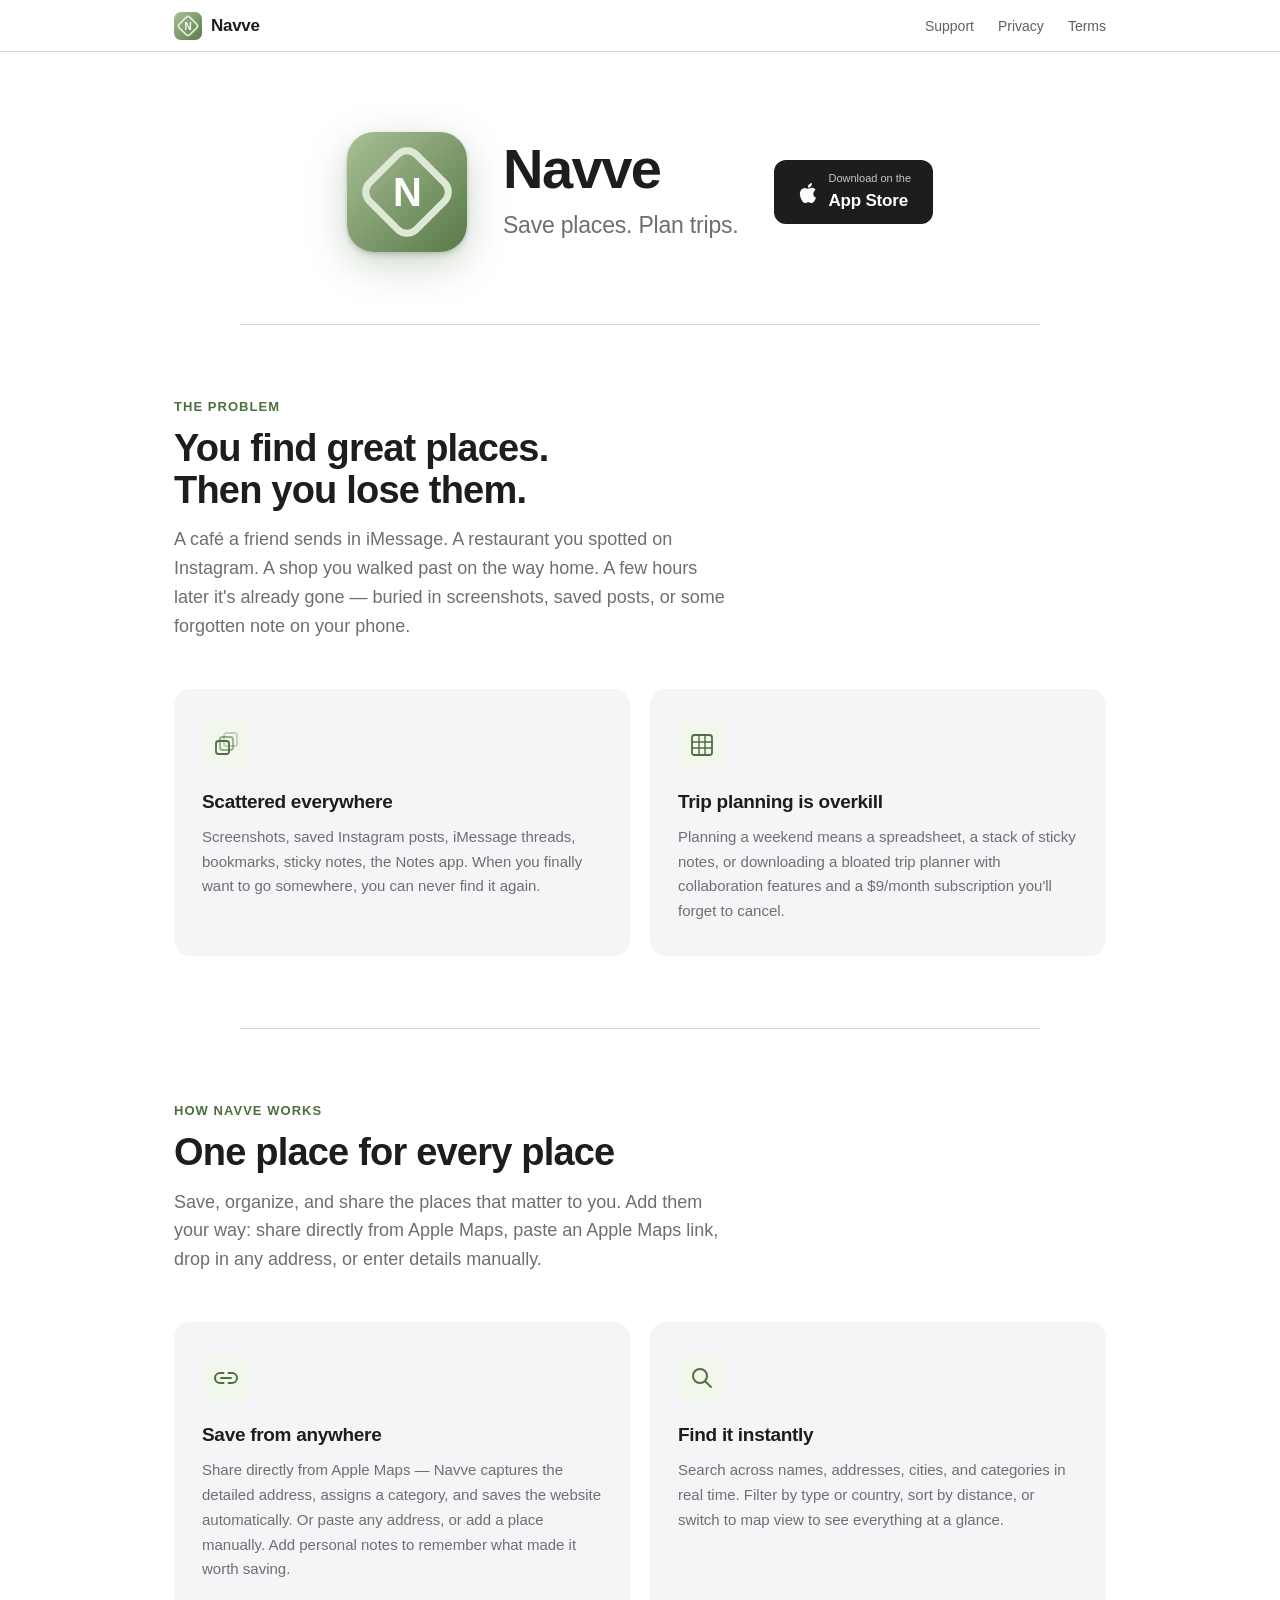
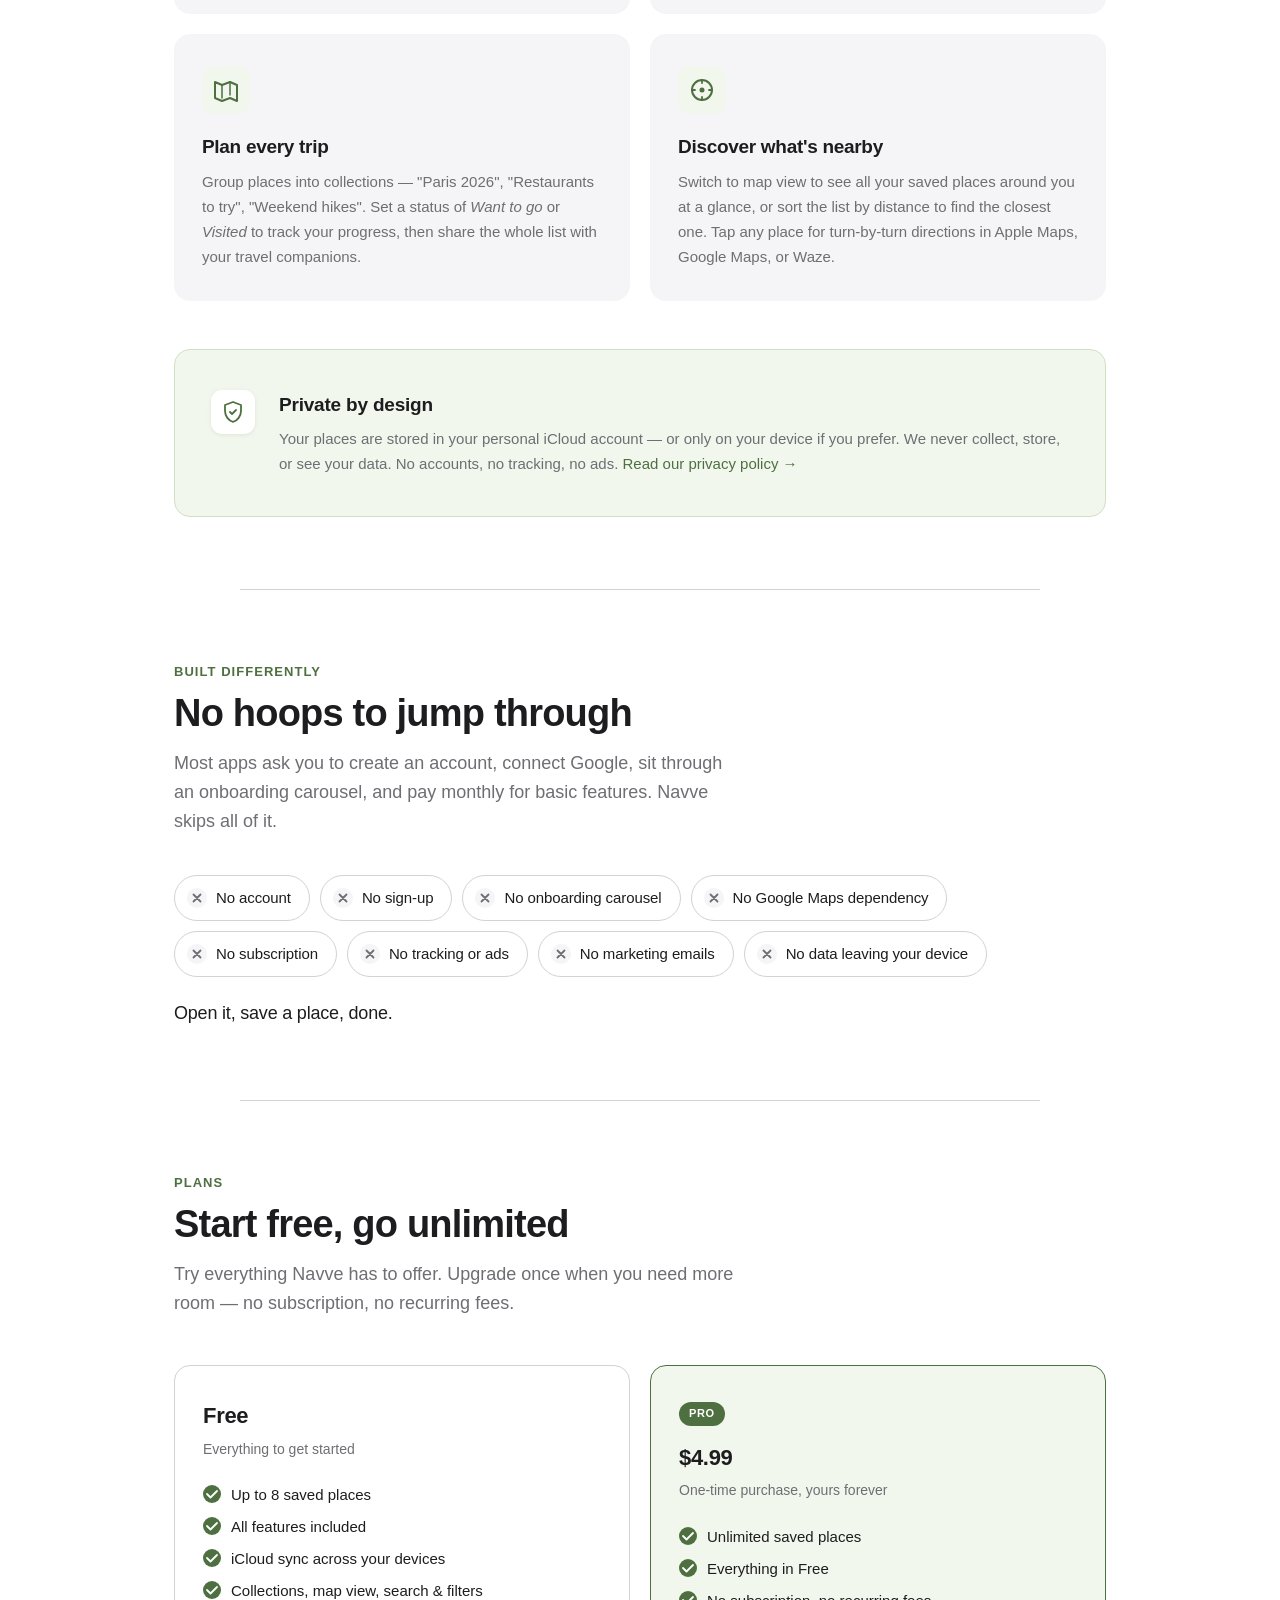
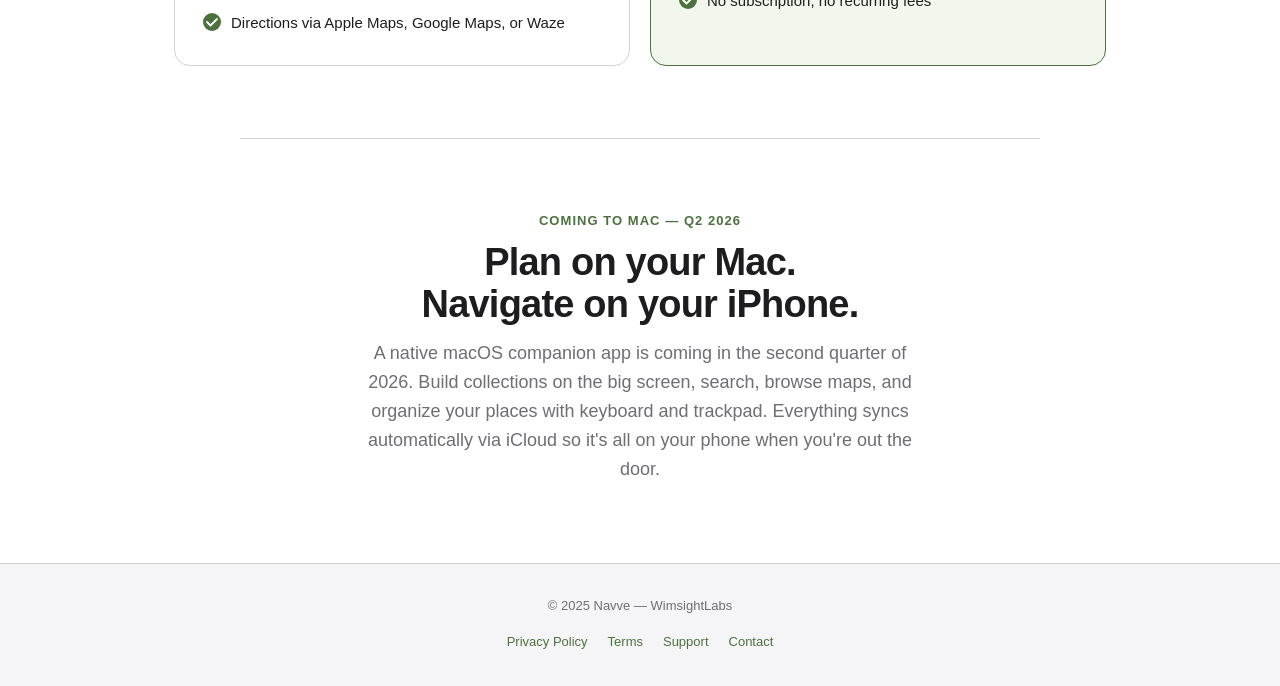
==== index.html @ 73fdbc5d "Lay out hero icon, title, and App Store badge side by side on desktop Made-with: Cursor" ====
<!DOCTYPE html>
<html lang="en">
<head>
  <meta charset="UTF-8" />
  <meta name="viewport" content="width=device-width, initial-scale=1.0" />
  <title>Navve – Save places. Plan trips.</title>
  <meta name="description" content="Navve helps you save, organize, and share the places that matter to you. Add places your way: share from Apple Maps, paste a link, drop in any address, or enter details manually." />
  <link rel="stylesheet" href="style.css" />
</head>
<body class="page-body">

  <!-- ── Navigation ── -->
  <nav>
    <div class="nav-inner">
      <a class="nav-logo" href="index.html" aria-current="page">
        <span class="nav-logo-icon">
          <svg viewBox="0 0 28 28" fill="none" xmlns="http://www.w3.org/2000/svg">
            <defs>
              <linearGradient id="n-bg-nav" x1="0" y1="0" x2="28" y2="28" gradientUnits="userSpaceOnUse">
                <stop offset="0%" stop-color="#aabf96"/>
                <stop offset="100%" stop-color="#587a48"/>
              </linearGradient>
            </defs>
            <rect width="28" height="28" fill="url(#n-bg-nav)"/>
            <rect x="6.5" y="6.5" width="15" height="15" rx="3" transform="rotate(45 14 14)"
                  fill="none" stroke="#dde9d4" stroke-width="1.8"/>
            <text x="14" y="14" font-family="-apple-system,sans-serif" font-size="10"
                  font-weight="700" fill="white" text-anchor="middle" dominant-baseline="central">N</text>
          </svg>
        </span>
        <span class="nav-logo-name">Navve</span>
      </a>
      <ul class="nav-links">
        <li><a href="support.html">Support</a></li>
        <li><a href="privacy.html">Privacy</a></li>
        <li><a href="terms.html">Terms</a></li>
      </ul>
    </div>
  </nav>

  <!-- ── Hero ── -->
  <section class="hero">
    <div class="hero-inner">
      <div class="app-icon" aria-label="Navve app icon">
        <svg viewBox="0 0 120 120" fill="none" xmlns="http://www.w3.org/2000/svg">
          <defs>
            <linearGradient id="navve-bg" x1="0" y1="0" x2="120" y2="120" gradientUnits="userSpaceOnUse">
              <stop offset="0%" stop-color="#aabf96"/>
              <stop offset="100%" stop-color="#587a48"/>
            </linearGradient>
          </defs>
          <rect width="120" height="120" fill="url(#navve-bg)"/>
          <rect x="27" y="27" width="66" height="66" rx="13"
                transform="rotate(45 60 60)" fill="none" stroke="#dde9d4" stroke-width="7"/>
          <text x="60" y="60" font-family="-apple-system,'SF Pro Display','Helvetica Neue',Arial,sans-serif"
                font-size="40" font-weight="700" fill="white"
                text-anchor="middle" dominant-baseline="central" letter-spacing="-1">N</text>
        </svg>
      </div>

      <div class="hero-text">
        <h1>Navve</h1>
        <p class="tagline">Save places. Plan trips.</p>
      </div>

      <a class="store-badge" href="https://apps.apple.com/us/app/navve-save-places-trips/id6751201968" aria-label="Download Navve on the App Store">
        <svg viewBox="0 0 22 22" xmlns="http://www.w3.org/2000/svg" aria-hidden="true">
          <path d="M18.71 19.5c-.83 1.24-1.71 2.45-3.05 2.47-1.34.03-1.77-.79-3.29-.79-1.53 0-2 .77-3.27.82-1.31.05-2.3-1.32-3.14-2.53C4.25 17 2.94 12.45 4.7 9.39c.87-1.52 2.43-2.48 4.12-2.51 1.28-.02 2.5.87 3.29.87.78 0 2.26-1.07 3.8-.91.65.03 2.47.26 3.64 1.98l-.09.06c-.22.14-2.16 1.3-2.14 3.82.03 3.02 2.65 4.03 2.68 4.04l-.09.26zM13 3.5c.73-.83 1.94-1.46 2.94-1.5.13 1.17-.34 2.35-1.04 3.19-.69.85-1.83 1.51-2.95 1.42-.15-1.15.41-2.35 1.05-3.11z"/>
        </svg>
        <span class="store-badge-text">
          <span>Download on the</span>
          <span>App Store</span>
        </span>
      </a>
    </div>
  </section>

  <div class="hr"></div>

  <!-- ── Problem ── -->
  <section class="section">
    <p class="section-label">The problem</p>
    <h2 class="section-title">You find great places.<br>Then you lose them.</h2>
    <p class="section-subtitle">
      A café a friend sends in iMessage. A restaurant you spotted on Instagram. A shop you walked past on the way home. A few hours later it's already gone — buried in screenshots, saved posts, or some forgotten note on your phone.
    </p>

    <div class="feature-grid">

      <!-- Problem 1 -->
      <div class="feature-card">
        <div class="feature-icon" aria-hidden="true">
          <!-- Scattered / stacked icon -->
          <svg viewBox="0 0 26 26" xmlns="http://www.w3.org/2000/svg">
            <rect x="3" y="9" width="13" height="13" rx="2.5" fill="none" stroke="var(--green-dark)" stroke-width="1.8"/>
            <rect x="7" y="5" width="13" height="13" rx="2.5" fill="none" stroke="var(--green-dark)" stroke-width="1.8" opacity="0.55"/>
            <rect x="11" y="1" width="13" height="13" rx="2.5" fill="none" stroke="var(--green-dark)" stroke-width="1.8" opacity="0.3"/>
          </svg>
        </div>
        <h3>Scattered everywhere</h3>
        <p>Screenshots, saved Instagram posts, iMessage threads, bookmarks, sticky notes, the Notes app. When you finally want to go somewhere, you can never find it again.</p>
      </div>

      <!-- Problem 2 -->
      <div class="feature-card">
        <div class="feature-icon" aria-hidden="true">
          <!-- Overkill / bloated spreadsheet icon -->
          <svg viewBox="0 0 26 26" xmlns="http://www.w3.org/2000/svg">
            <rect x="3" y="3" width="20" height="20" rx="2.5" fill="none" stroke="var(--green-dark)" stroke-width="1.8"/>
            <path d="M3 10h20 M3 16h20 M10 3v20 M16 3v20" stroke="var(--green-dark)" stroke-width="1.4" stroke-linecap="round"/>
          </svg>
        </div>
        <h3>Trip planning is overkill</h3>
        <p>Planning a weekend means a spreadsheet, a stack of sticky notes, or downloading a bloated trip planner with collaboration features and a $9/month subscription you'll forget to cancel.</p>
      </div>

    </div>
  </section>

  <div class="hr"></div>

  <!-- ── Value proposition ── -->
  <section class="section">
    <p class="section-label">How Navve works</p>
    <h2 class="section-title">One place for every place</h2>
    <p class="section-subtitle">
      Save, organize, and share the places that matter to you. Add them your way: share directly from Apple Maps, paste an Apple Maps link, drop in any address, or enter details manually.
    </p>

    <div class="feature-grid">

      <!-- Feature 1 -->
      <div class="feature-card">
        <div class="feature-icon" aria-hidden="true">
          <!-- Link / import icon -->
          <svg viewBox="0 0 26 26" xmlns="http://www.w3.org/2000/svg">
            <path d="M10.5 8H7a5 5 0 0 0 0 10h3.5M15.5 8H19a5 5 0 0 1 0 10h-3.5M8 13h10" stroke-width="2" stroke-linecap="round" stroke-linejoin="round" stroke="currentColor" fill="none" style="fill:none;stroke:var(--green-dark)"/>
          </svg>
        </div>
        <h3>Save from anywhere</h3>
        <p>Share directly from Apple Maps — Navve captures the detailed address, assigns a category, and saves the website automatically. Or paste any address, or add a place manually. Add personal notes to remember what made it worth saving.</p>
      </div>

      <!-- Feature 2 -->
      <div class="feature-card">
        <div class="feature-icon" aria-hidden="true">
          <!-- Search icon -->
          <svg viewBox="0 0 26 26" xmlns="http://www.w3.org/2000/svg">
            <circle cx="11" cy="11" r="7" stroke="var(--green-dark)" stroke-width="2" fill="none"/>
            <path d="M16.5 16.5L22 22" stroke="var(--green-dark)" stroke-width="2" stroke-linecap="round"/>
          </svg>
        </div>
        <h3>Find it instantly</h3>
        <p>Search across names, addresses, cities, and categories in real time. Filter by type or country, sort by distance, or switch to map view to see everything at a glance.</p>
      </div>

      <!-- Feature 3 -->
      <div class="feature-card">
        <div class="feature-icon" aria-hidden="true">
          <!-- Map / collection icon -->
          <svg viewBox="0 0 26 26" xmlns="http://www.w3.org/2000/svg">
            <path d="M2 5l7 3 8-3 7 3v16l-7-3-8 3-7-3V5z" stroke="var(--green-dark)" stroke-width="2" stroke-linejoin="round" fill="none"/>
            <path d="M9 8v13M17 5v13" stroke="var(--green-dark)" stroke-width="1.5" stroke-linecap="round"/>
          </svg>
        </div>
        <h3>Plan every trip</h3>
        <p>Group places into collections — "Paris 2026", "Restaurants to try", "Weekend hikes". Set a status of <em>Want to go</em> or <em>Visited</em> to track your progress, then share the whole list with your travel companions.</p>
      </div>

      <!-- Feature 4 -->
      <div class="feature-card">
        <div class="feature-icon" aria-hidden="true">
          <!-- Location / compass icon -->
          <svg viewBox="0 0 26 26" xmlns="http://www.w3.org/2000/svg">
            <circle cx="13" cy="13" r="10" stroke="var(--green-dark)" stroke-width="2" fill="none"/>
            <path d="M13 3v3M13 20v3M3 13h3M20 13h3" stroke="var(--green-dark)" stroke-width="1.8" stroke-linecap="round"/>
            <circle cx="13" cy="13" r="2.5" fill="var(--green-dark)"/>
          </svg>
        </div>
        <h3>Discover what's nearby</h3>
        <p>Switch to map view to see all your saved places around you at a glance, or sort the list by distance to find the closest one. Tap any place for turn-by-turn directions in Apple Maps, Google Maps, or Waze.</p>
      </div>

    </div>

    <!-- Privacy callout -->
    <div class="privacy-callout">
      <div class="privacy-callout-icon" aria-hidden="true">
        <!-- Shield icon -->
        <svg viewBox="0 0 24 24" xmlns="http://www.w3.org/2000/svg">
          <path d="M12 2L4 5v6c0 5 3.5 9.7 8 10.9C16.5 20.7 20 16 20 11V5l-8-3z"
                stroke="var(--green-dark)" stroke-width="1.8" stroke-linejoin="round" fill="none"/>
          <path d="M9 12l2 2 4-4" stroke="var(--green-dark)" stroke-width="1.8" stroke-linecap="round" stroke-linejoin="round" fill="none"/>
        </svg>
      </div>
      <div>
        <h3>Private by design</h3>
        <p>
          Your places are stored in your personal iCloud account — or only on your device if you prefer.
          We never collect, store, or see your data. No accounts, no tracking, no ads.
          <a href="privacy.html">Read our privacy policy →</a>
        </p>
      </div>
    </div>
  </section>

  <div class="hr"></div>

  <!-- ── Built differently ── -->
  <section class="section">
    <p class="section-label">Built differently</p>
    <h2 class="section-title">No hoops to jump through</h2>
    <p class="section-subtitle">
      Most apps ask you to create an account, connect Google, sit through an onboarding carousel, and pay monthly for basic features. Navve skips all of it.
    </p>

    <ul class="no-list">
      <li>No account</li>
      <li>No sign-up</li>
      <li>No onboarding carousel</li>
      <li>No Google Maps dependency</li>
      <li>No subscription</li>
      <li>No tracking or ads</li>
      <li>No marketing emails</li>
      <li>No data leaving your device</li>
    </ul>

    <p class="no-list-footer">Open it, save a place, done.</p>
  </section>

  <div class="hr"></div>

  <!-- ── Pricing ── -->
  <section class="section">
    <p class="section-label">Plans</p>
    <h2 class="section-title">Start free, go unlimited</h2>
    <p class="section-subtitle">Try everything Navve has to offer. Upgrade once when you need more room — no subscription, no recurring fees.</p>

    <div class="pricing-grid">

      <div class="plan-card">
        <div class="plan-name">Free</div>
        <div class="plan-desc">Everything to get started</div>
        <ul class="plan-features">
          <li>Up to 8 saved places</li>
          <li>All features included</li>
          <li>iCloud sync across your devices</li>
          <li>Collections, map view, search &amp; filters</li>
          <li>Directions via Apple Maps, Google Maps, or Waze</li>
        </ul>
      </div>

      <div class="plan-card pro">
        <span class="plan-badge">Pro</span>
        <div class="plan-name">$4.99</div>
        <div class="plan-desc">One-time purchase, yours forever</div>
        <ul class="plan-features">
          <li>Unlimited saved places</li>
          <li>Everything in Free</li>
          <li>No subscription, no recurring fees</li>
        </ul>
      </div>

    </div>
  </section>

  <div class="hr"></div>

  <!-- ── Mac companion callout ── -->
  <section class="section" style="text-align:center; padding-bottom: 80px;">
    <p class="section-label" style="text-align:center;">Coming to Mac — Q2 2026</p>
    <h2 class="section-title" style="margin:0 auto 14px;">Plan on your Mac.<br>Navigate on your iPhone.</h2>
    <p class="section-subtitle" style="margin:0 auto; text-align:center;">
      A native macOS companion app is coming in the second quarter of 2026. Build collections on the big screen, search, browse maps, and organize your places with keyboard and trackpad. Everything syncs automatically via iCloud so it's all on your phone when you're out the door.
    </p>
  </section>

  <!-- ── Footer ── -->
  <footer>
    <div class="footer-inner">
      <p>&copy; 2025 Navve &mdash; WimsightLabs</p>
      <ul class="footer-links">
        <li><a href="privacy.html">Privacy Policy</a></li>
        <li><a href="terms.html">Terms</a></li>
        <li><a href="support.html">Support</a></li>
        <li><a id="footer-email-link" href="#">Contact</a></li>
      </ul>
    </div>
  </footer>

  <script>
    (function () {
      var u = 'admin', d = 'wimsightlabs', t = 'com';
      var el = document.getElementById('footer-email-link');
      if (el) el.href = 'mailto:' + u + '\u0040' + d + '.' + t;
    })();
  </script>
</body>
</html>
---- style.css ----
/* ─────────────────────────────────────────
   Navve – Shared Stylesheet
   ───────────────────────────────────────── */

*, *::before, *::after {
  box-sizing: border-box;
  margin: 0;
  padding: 0;
}

:root {
  --font: -apple-system, BlinkMacSystemFont, "SF Pro Display", "SF Pro Text",
          "Helvetica Neue", Arial, sans-serif;

  /* Brand */
  --green-light:  #aabf96;
  --green-mid:    #6a9058;
  --green-dark:   #4e7040;
  --green-deeper: #3d5c30;
  --green-tint:   #f2f7ee;
  --green-border: #d0e0c4;

  /* Neutrals */
  --color-text:           #1d1d1f;
  --color-text-secondary: #6e6e73;
  --color-bg:             #ffffff;
  --color-border:         #d2d2d7;
  --color-surface:        #f5f5f7;

  /* Accent = brand green */
  --color-accent:       var(--green-dark);
  --color-accent-hover: var(--green-deeper);

  --max-width:   980px;
  --prose-width: 800px;
  --nav-height:  52px;
  --radius-card: 16px;
}

html { scroll-behavior: smooth; }

body {
  font-family: var(--font);
  color: var(--color-text);
  background: var(--color-bg);
  font-size: 17px;
  line-height: 1.6;
  -webkit-font-smoothing: antialiased;
}

/* ── Navigation ── */
nav {
  position: fixed;
  top: 0; left: 0; right: 0;
  height: var(--nav-height);
  background: rgba(255,255,255,0.85);
  backdrop-filter: saturate(180%) blur(20px);
  -webkit-backdrop-filter: saturate(180%) blur(20px);
  border-bottom: 1px solid var(--color-border);
  z-index: 100;
}

.nav-inner {
  max-width: var(--max-width);
  margin: 0 auto;
  padding: 0 24px;
  height: 100%;
  display: flex;
  align-items: center;
  justify-content: space-between;
}

.nav-logo {
  display: flex;
  align-items: center;
  gap: 9px;
  text-decoration: none;
}

.nav-logo-icon {
  width: 28px;
  height: 28px;
  border-radius: 7px;
  overflow: hidden;
  flex-shrink: 0;
}

.nav-logo-icon svg {
  width: 100%;
  height: 100%;
  display: block;
}

.nav-logo-name {
  font-size: 17px;
  font-weight: 600;
  color: var(--color-text);
  letter-spacing: -0.3px;
}

.nav-links {
  display: flex;
  gap: 24px;
  list-style: none;
}

.nav-links a {
  font-size: 14px;
  color: var(--color-text);
  text-decoration: none;
  opacity: 0.7;
  transition: opacity 0.2s;
  white-space: nowrap;
}

.nav-links a:hover         { opacity: 1; }
.nav-links a[aria-current] { opacity: 1; font-weight: 500; color: var(--color-accent); }

/* ── Page wrapper ── */
.page-body {
  padding-top: var(--nav-height);
}

/* ── Hero ── */
.hero {
  padding: 80px 24px 72px;
  background: var(--color-bg);
}

.hero-inner {
  max-width: var(--max-width);
  margin: 0 auto;
  display: flex;
  align-items: center;
  justify-content: center;
  gap: 36px;
  flex-wrap: wrap;
}

.app-icon {
  width: 120px;
  height: 120px;
  border-radius: 27px;
  overflow: hidden;
  flex-shrink: 0;
  box-shadow:
    0 4px 6px  rgba(0,0,0,0.10),
    0 12px 40px rgba(78,112,64,0.28),
    0 1px 3px  rgba(0,0,0,0.12);
}
.app-icon svg { width: 100%; height: 100%; display: block; }

.hero-text { text-align: left; }

.hero h1 {
  font-size: 56px;
  font-weight: 700;
  letter-spacing: -1.5px;
  line-height: 1.05;
  margin-bottom: 8px;
}

.hero .tagline {
  font-size: 23px;
  font-weight: 400;
  color: var(--color-text-secondary);
  letter-spacing: -0.2px;
}

/* ── App Store badge ── */
.store-badge {
  display: inline-flex;
  align-items: center;
  gap: 10px;
  background: var(--color-text);
  color: var(--color-bg);
  text-decoration: none;
  border-radius: 12px;
  padding: 10px 22px;
  transition: background 0.2s, transform 0.15s;
}
.store-badge:hover { background: #3a3a3c; transform: scale(1.02); }
.store-badge svg { width: 22px; height: 22px; fill: white; }

.store-badge-text { text-align: left; }
.store-badge-text span:first-child {
  display: block; font-size: 11px; opacity: 0.75; font-weight: 400;
}
.store-badge-text span:last-child {
  display: block; font-size: 17px; font-weight: 600; letter-spacing: -0.2px;
}

/* ── Section wrapper ── */
.section {
  max-width: var(--max-width);
  margin: 0 auto;
  padding: 72px 24px;
}

.section + .section { padding-top: 0; }

.section-label {
  font-size: 13px;
  font-weight: 600;
  text-transform: uppercase;
  letter-spacing: 0.08em;
  color: var(--color-accent);
  margin-bottom: 10px;
}

.section-title {
  font-size: 38px;
  font-weight: 700;
  letter-spacing: -0.8px;
  line-height: 1.1;
  margin-bottom: 14px;
}

.section-subtitle {
  font-size: 18px;
  color: var(--color-text-secondary);
  line-height: 1.6;
  max-width: 560px;
}

/* ── Horizontal rule ── */
.hr {
  height: 1px;
  background: var(--color-border);
  max-width: var(--prose-width);
  margin: 0 auto;
}

/* ── Feature grid ── */
.feature-grid {
  display: grid;
  grid-template-columns: 1fr 1fr;
  gap: 20px;
  margin-top: 48px;
}

.feature-card {
  background: var(--color-surface);
  border-radius: var(--radius-card);
  padding: 32px 28px;
}

.feature-icon {
  width: 48px;
  height: 48px;
  border-radius: 12px;
  background: var(--green-tint);
  display: flex;
  align-items: center;
  justify-content: center;
  margin-bottom: 18px;
}

.feature-icon svg {
  width: 26px;
  height: 26px;
  fill: var(--green-dark);
}

.feature-card h3 {
  font-size: 19px;
  font-weight: 600;
  letter-spacing: -0.3px;
  margin-bottom: 8px;
}

.feature-card p {
  font-size: 15px;
  color: var(--color-text-secondary);
  line-height: 1.65;
}

/* ── Privacy callout ── */
.privacy-callout {
  background: var(--green-tint);
  border: 1px solid var(--green-border);
  border-radius: var(--radius-card);
  padding: 40px 36px;
  display: flex;
  align-items: flex-start;
  gap: 24px;
  margin-top: 48px;
}

.privacy-callout-icon {
  width: 44px;
  height: 44px;
  flex-shrink: 0;
  background: white;
  border-radius: 11px;
  display: flex;
  align-items: center;
  justify-content: center;
  box-shadow: 0 1px 4px rgba(0,0,0,0.08);
}

.privacy-callout-icon svg {
  width: 24px;
  height: 24px;
  fill: var(--green-dark);
}

.privacy-callout h3 {
  font-size: 19px;
  font-weight: 600;
  letter-spacing: -0.2px;
  margin-bottom: 6px;
}

.privacy-callout p {
  font-size: 15px;
  color: var(--color-text-secondary);
  line-height: 1.65;
}

.privacy-callout a {
  color: var(--color-accent);
  text-decoration: none;
}

.privacy-callout a:hover { text-decoration: underline; }

/* ── Built differently / No-list manifesto ── */
.no-list {
  list-style: none;
  display: flex;
  flex-wrap: wrap;
  gap: 10px;
  margin: 40px 0 22px;
}

.no-list li {
  display: inline-flex;
  align-items: center;
  gap: 9px;
  padding: 10px 18px 10px 12px;
  background: var(--color-bg);
  border: 1px solid var(--color-border);
  border-radius: 999px;
  font-size: 15px;
  font-weight: 500;
  color: var(--color-text);
  letter-spacing: -0.1px;
}

.no-list li::before {
  content: '';
  width: 20px;
  height: 20px;
  flex-shrink: 0;
  background-color: var(--color-surface);
  background-image: url("data:image/svg+xml,%3Csvg xmlns='http://www.w3.org/2000/svg' viewBox='0 0 20 20'%3E%3Cpath d='M6.5 6.5l7 7M13.5 6.5l-7 7' stroke='%236e6e73' stroke-width='1.8' stroke-linecap='round'/%3E%3C/svg%3E");
  background-repeat: no-repeat;
  background-position: center;
  background-size: 100%;
  border-radius: 50%;
}

.no-list-footer {
  font-size: 18px;
  font-weight: 500;
  letter-spacing: -0.2px;
  color: var(--color-text);
  margin-top: 10px;
}

/* ── Pricing ── */
.pricing-grid {
  display: grid;
  grid-template-columns: 1fr 1fr;
  gap: 20px;
  margin-top: 48px;
}

.plan-card {
  border: 1px solid var(--color-border);
  border-radius: var(--radius-card);
  padding: 32px 28px;
  position: relative;
}

.plan-card.pro {
  border-color: var(--green-dark);
  background: var(--green-tint);
}

.plan-badge {
  display: inline-block;
  background: var(--green-dark);
  color: white;
  font-size: 11px;
  font-weight: 600;
  letter-spacing: 0.06em;
  text-transform: uppercase;
  padding: 3px 10px;
  border-radius: 20px;
  margin-bottom: 14px;
}

.plan-name {
  font-size: 22px;
  font-weight: 700;
  letter-spacing: -0.3px;
  margin-bottom: 4px;
}

.plan-desc {
  font-size: 14px;
  color: var(--color-text-secondary);
  margin-bottom: 24px;
}

.plan-features {
  list-style: none;
  display: flex;
  flex-direction: column;
  gap: 11px;
}

.plan-features li {
  font-size: 15px;
  color: var(--color-text);
  display: flex;
  align-items: flex-start;
  gap: 10px;
  line-height: 1.4;
}

.plan-features li::before {
  content: '';
  width: 18px;
  height: 18px;
  flex-shrink: 0;
  margin-top: 1px;
  background: var(--green-dark);
  border-radius: 50%;
  background-image: url("data:image/svg+xml,%3Csvg xmlns='http://www.w3.org/2000/svg' viewBox='0 0 18 18'%3E%3Cpath d='M4 9l3.5 3.5L14 6' stroke='white' stroke-width='1.8' stroke-linecap='round' stroke-linejoin='round' fill='none'/%3E%3C/svg%3E");
  background-repeat: no-repeat;
  background-size: 100%;
}

/* ── Page hero (non-index pages) ── */
.page-hero {
  padding: 56px 24px 48px;
  max-width: var(--prose-width);
  margin: 0 auto;
}

.page-hero h1 {
  font-size: 38px;
  font-weight: 700;
  letter-spacing: -0.8px;
  line-height: 1.1;
  margin-bottom: 8px;
}

.page-hero .updated {
  font-size: 14px;
  color: var(--color-text-secondary);
}

/* ── Markdown content ── */
.md-content {
  max-width: var(--prose-width);
  margin: 0 auto;
  padding: 0 24px 80px;
}

.md-content h1 {
  font-size: 34px;
  font-weight: 700;
  letter-spacing: -0.8px;
  line-height: 1.1;
  margin-bottom: 8px;
}

.md-content h2 {
  font-size: 21px;
  font-weight: 600;
  letter-spacing: -0.3px;
  margin-top: 40px;
  margin-bottom: 12px;
}

.md-content p {
  color: var(--color-text-secondary);
  margin-bottom: 16px;
  font-size: 16px;
  line-height: 1.75;
}

.md-content strong { color: var(--color-text); font-weight: 600; }
.md-content em { font-style: italic; }

.md-content ul, .md-content ol {
  padding-left: 22px;
  margin-bottom: 16px;
}

.md-content li {
  color: var(--color-text-secondary);
  margin-bottom: 7px;
  font-size: 16px;
  line-height: 1.65;
}

.md-content li strong { color: var(--color-text); }

.md-content hr {
  border: none;
  border-top: 1px solid var(--color-border);
  margin: 32px 0;
}

.md-content a { color: var(--color-accent); text-decoration: none; }
.md-content a:hover { text-decoration: underline; }

.md-loading { color: var(--color-text-secondary); font-size: 15px; padding: 24px 0; }
.md-error   { color: #ff3b30; font-size: 15px; padding: 24px 0; }

/* ── Support page ── */
.support-grid {
  display: grid;
  grid-template-columns: 1fr 1fr;
  gap: 20px;
  margin-top: 48px;
}

.support-card {
  border: 1px solid var(--color-border);
  border-radius: var(--radius-card);
  padding: 28px 24px;
}

.support-card h3 {
  font-size: 17px;
  font-weight: 600;
  margin-bottom: 6px;
}

.support-card p {
  font-size: 15px;
  color: var(--color-text-secondary);
  line-height: 1.6;
  margin-bottom: 16px;
}

.support-card a.btn {
  display: inline-block;
  padding: 9px 18px;
  border-radius: 8px;
  font-size: 14px;
  font-weight: 500;
  text-decoration: none;
  background: var(--green-dark);
  color: white;
  transition: background 0.2s;
}

.support-card a.btn:hover { background: var(--green-deeper); }

.faq { margin-top: 0; }

.faq-item {
  border-bottom: 1px solid var(--color-border);
  padding: 22px 0;
}

.faq-item:first-child { border-top: 1px solid var(--color-border); }

.faq-q {
  font-size: 16px;
  font-weight: 600;
  margin-bottom: 8px;
}

.faq-a {
  font-size: 15px;
  color: var(--color-text-secondary);
  line-height: 1.65;
}

.faq-a a { color: var(--color-accent); text-decoration: none; }
.faq-a a:hover { text-decoration: underline; }

/* ── Footer ── */
footer {
  border-top: 1px solid var(--color-border);
  background: var(--color-surface);
  padding: 32px 24px;
  text-align: center;
}

.footer-inner {
  max-width: var(--max-width);
  margin: 0 auto;
}

footer p {
  font-size: 13px;
  color: var(--color-text-secondary);
  margin-bottom: 10px;
}

.footer-links {
  display: flex;
  justify-content: center;
  gap: 20px;
  list-style: none;
  flex-wrap: wrap;
}

.footer-links a {
  font-size: 13px;
  color: var(--color-accent);
  text-decoration: none;
}
.footer-links a:hover { text-decoration: underline; }

/* ── Mobile ── */
@media (max-width: 680px) {
  .hero { padding: 64px 24px 56px; }
  .hero-inner { flex-direction: column; gap: 24px; text-align: center; }
  .hero-text { text-align: center; }
  .hero h1     { font-size: 38px; letter-spacing: -1px; margin-bottom: 6px; }
  .hero .tagline { font-size: 19px; }

  .app-icon { width: 96px; height: 96px; border-radius: 22px; }

  .section-title { font-size: 28px; }

  .feature-grid,
  .pricing-grid,
  .support-grid  { grid-template-columns: 1fr; }

  .privacy-callout { flex-direction: column; gap: 16px; padding: 28px 24px; }

  .nav-links { gap: 16px; }
  .nav-links a { font-size: 13px; }

  .page-hero h1  { font-size: 28px; }
  .section       { padding: 48px 20px; }
  .md-content    { padding: 0 20px 60px; }
}
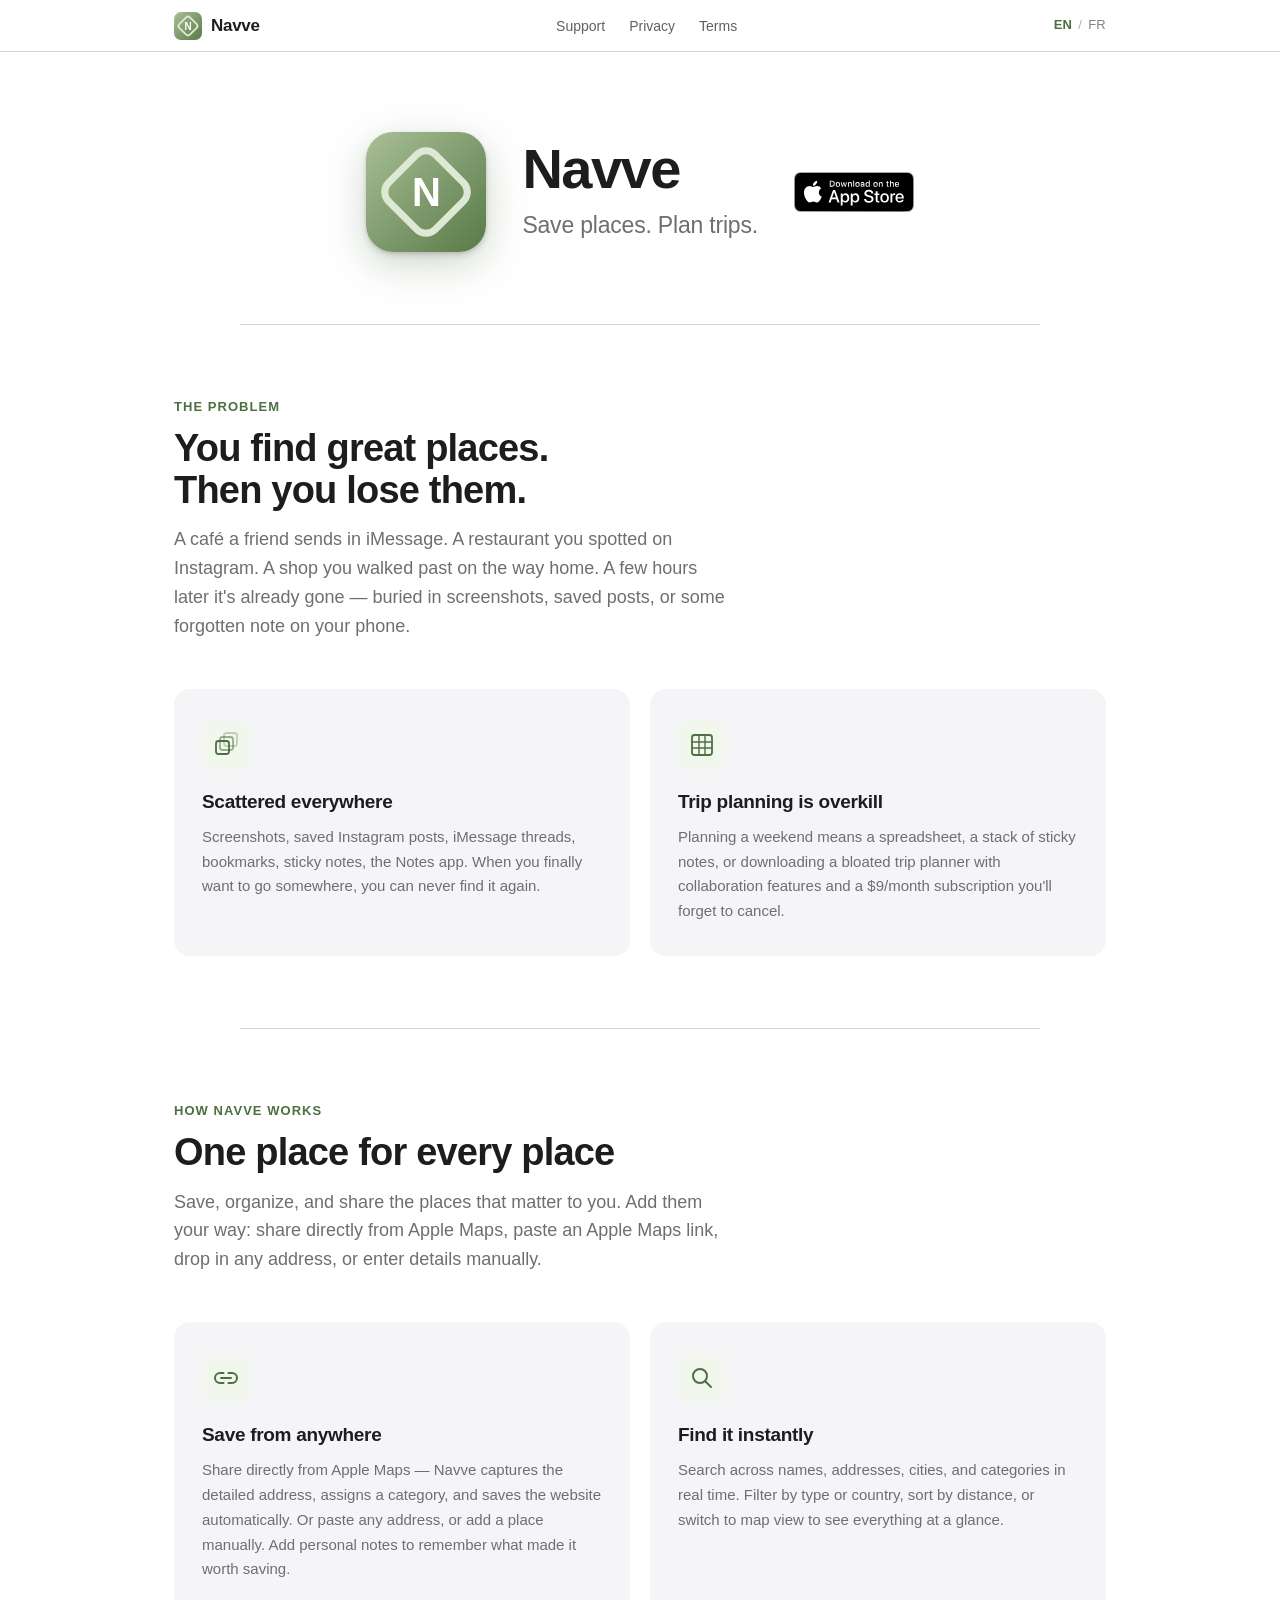
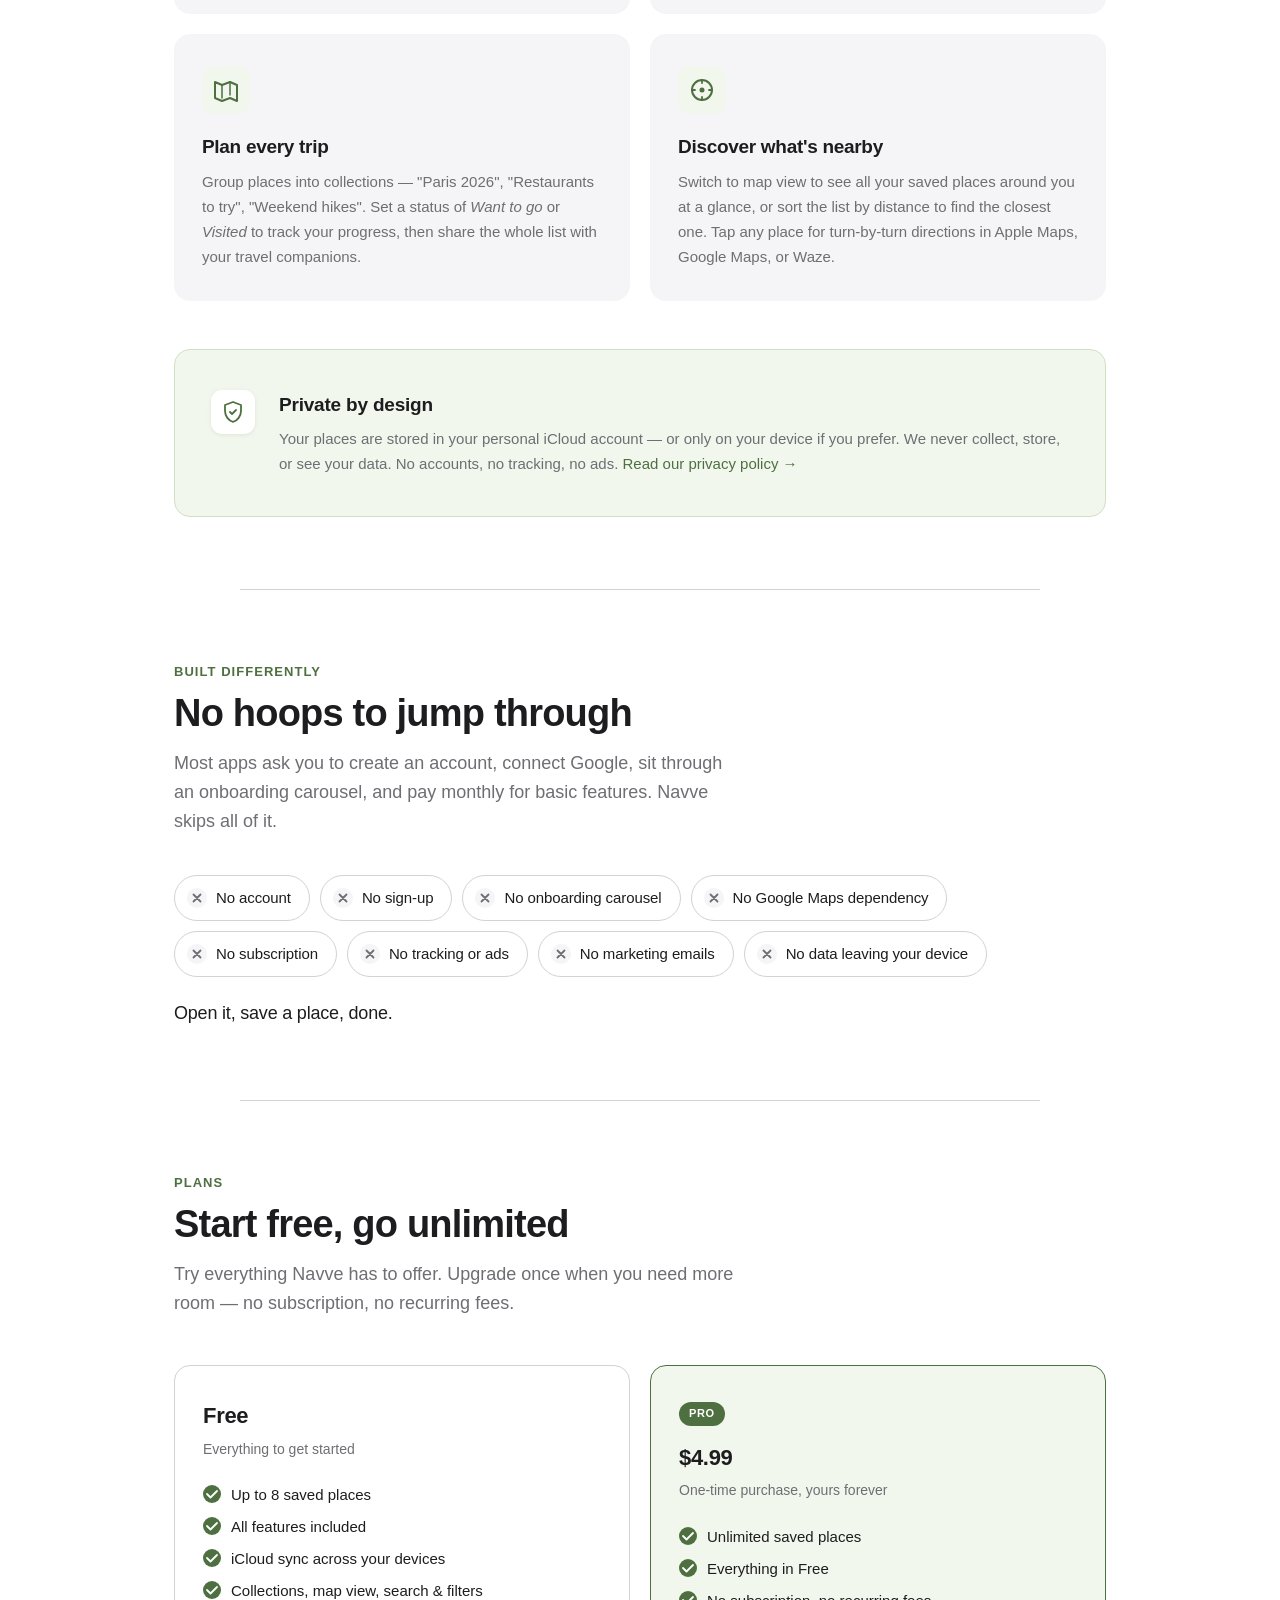
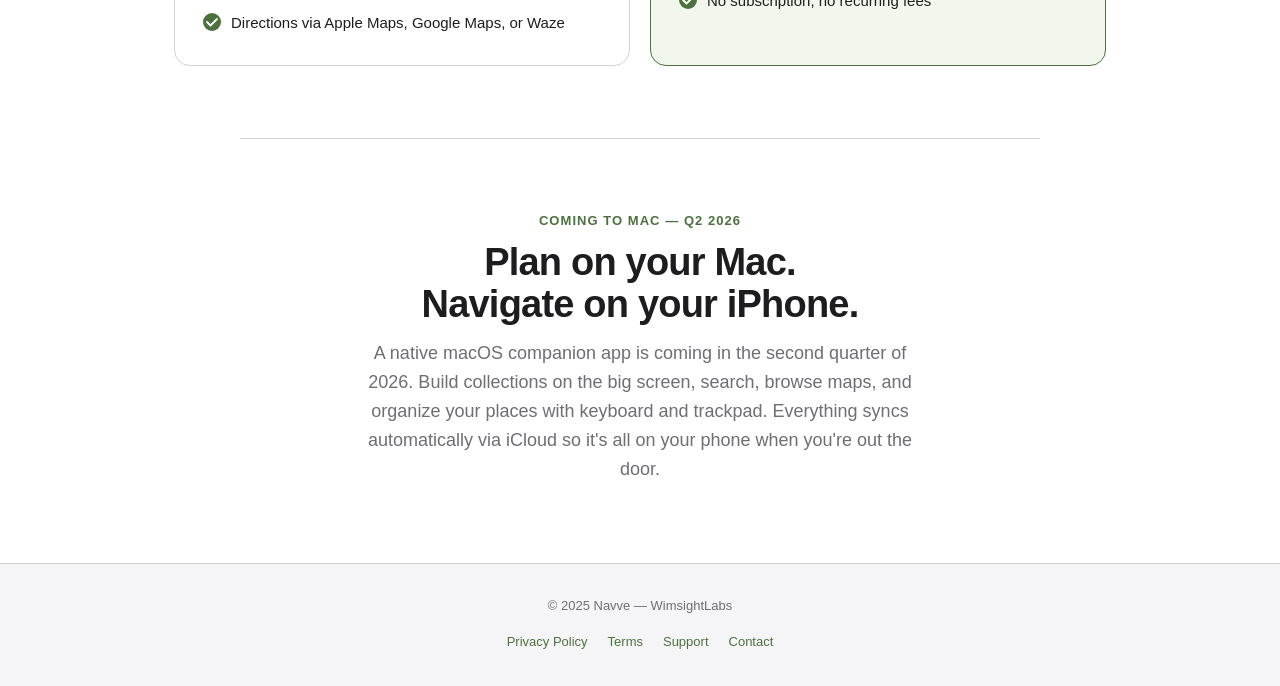
==== commit ff114b73: "Use official Apple App Store badge SVGs (US + FR) - Add apple-badges/ copies of black lockup assets;" ====
--- a/index.html
+++ b/index.html
@@ -5,7 +5,11 @@
   <meta name="viewport" content="width=device-width, initial-scale=1.0" />
   <title>Navve – Save places. Plan trips.</title>
   <meta name="description" content="Navve helps you save, organize, and share the places that matter to you. Add places your way: share from Apple Maps, paste a link, drop in any address, or enter details manually." />
+  <link rel="alternate" hreflang="en" href="https://navve.app/index.html" />
+  <link rel="alternate" hreflang="fr" href="https://navve.app/fr/index.html" />
+  <link rel="alternate" hreflang="x-default" href="https://navve.app/index.html" />
   <link rel="stylesheet" href="style.css" />
+  <script src="lang.js"></script>
 </head>
 <body class="page-body">
 
@@ -35,6 +39,11 @@
         <li><a href="privacy.html">Privacy</a></li>
         <li><a href="terms.html">Terms</a></li>
       </ul>
+      <div class="lang-switch" aria-label="Language">
+        <a href="index.html" data-lang="en" aria-current="page">EN</a>
+        <span class="sep">/</span>
+        <a href="fr/index.html" data-lang="fr">FR</a>
+      </div>
     </div>
   </nav>
 
@@ -63,14 +72,8 @@
         <p class="tagline">Save places. Plan trips.</p>
       </div>
 
-      <a class="store-badge" href="https://apps.apple.com/us/app/navve-save-places-trips/id6751201968" aria-label="Download Navve on the App Store">
-        <svg viewBox="0 0 22 22" xmlns="http://www.w3.org/2000/svg" aria-hidden="true">
-          <path d="M18.71 19.5c-.83 1.24-1.71 2.45-3.05 2.47-1.34.03-1.77-.79-3.29-.79-1.53 0-2 .77-3.27.82-1.31.05-2.3-1.32-3.14-2.53C4.25 17 2.94 12.45 4.7 9.39c.87-1.52 2.43-2.48 4.12-2.51 1.28-.02 2.5.87 3.29.87.78 0 2.26-1.07 3.8-.91.65.03 2.47.26 3.64 1.98l-.09.06c-.22.14-2.16 1.3-2.14 3.82.03 3.02 2.65 4.03 2.68 4.04l-.09.26zM13 3.5c.73-.83 1.94-1.46 2.94-1.5.13 1.17-.34 2.35-1.04 3.19-.69.85-1.83 1.51-2.95 1.42-.15-1.15.41-2.35 1.05-3.11z"/>
-        </svg>
-        <span class="store-badge-text">
-          <span>Download on the</span>
-          <span>App Store</span>
-        </span>
+      <a class="store-badge store-badge--apple-official" href="https://apps.apple.com/us/app/navve-save-places-trips/id6751201968" aria-label="Download Navve on the App Store">
+        <img src="apple-badges/app-store-us.svg" width="120" height="40" alt="Download on the App Store" decoding="async" />
       </a>
     </div>
   </section>
--- a/style.css
+++ b/style.css
@@ -100,6 +100,8 @@
 
 .nav-links {
   display: flex;
+  flex-wrap: wrap;
+  justify-content: flex-end;
   gap: 24px;
   list-style: none;
 }
@@ -110,11 +112,29 @@
   text-decoration: none;
   opacity: 0.7;
   transition: opacity 0.2s;
-  white-space: nowrap;
+  white-space: normal;
 }
 
 .nav-links a:hover         { opacity: 1; }
 .nav-links a[aria-current] { opacity: 1; font-weight: 500; color: var(--color-accent); }
+
+.lang-switch {
+  display: inline-flex;
+  align-items: center;
+  gap: 6px;
+  margin-left: 20px;
+  font-size: 13px;
+  letter-spacing: 0.02em;
+}
+.lang-switch a {
+  color: var(--color-text);
+  text-decoration: none;
+  opacity: 0.55;
+  transition: opacity 0.2s;
+}
+.lang-switch a:hover        { opacity: 1; }
+.lang-switch a[aria-current] { opacity: 1; font-weight: 600; color: var(--color-accent); }
+.lang-switch .sep           { opacity: 0.35; }
 
 /* ── Page wrapper ── */
 .page-body {
@@ -167,27 +187,21 @@
   letter-spacing: -0.2px;
 }
 
-/* ── App Store badge ── */
-.store-badge {
-  display: inline-flex;
-  align-items: center;
-  gap: 10px;
-  background: var(--color-text);
-  color: var(--color-bg);
+/* ── App Store badge (official Apple artwork; do not crop or recolor) ── */
+.store-badge--apple-official {
+  display: inline-block;
+  line-height: 0;
   text-decoration: none;
-  border-radius: 12px;
-  padding: 10px 22px;
-  transition: background 0.2s, transform 0.15s;
-}
-.store-badge:hover { background: #3a3a3c; transform: scale(1.02); }
-.store-badge svg { width: 22px; height: 22px; fill: white; }
-
-.store-badge-text { text-align: left; }
-.store-badge-text span:first-child {
-  display: block; font-size: 11px; opacity: 0.75; font-weight: 400;
-}
-.store-badge-text span:last-child {
-  display: block; font-size: 17px; font-weight: 600; letter-spacing: -0.2px;
+  padding: 0;
+  background: none;
+  border-radius: 0;
+  transition: opacity 0.2s;
+}
+.store-badge--apple-official:hover { opacity: 0.88; }
+.store-badge--apple-official img {
+  display: block;
+  height: 40px;
+  width: auto;
 }
 
 /* ── Section wrapper ── */
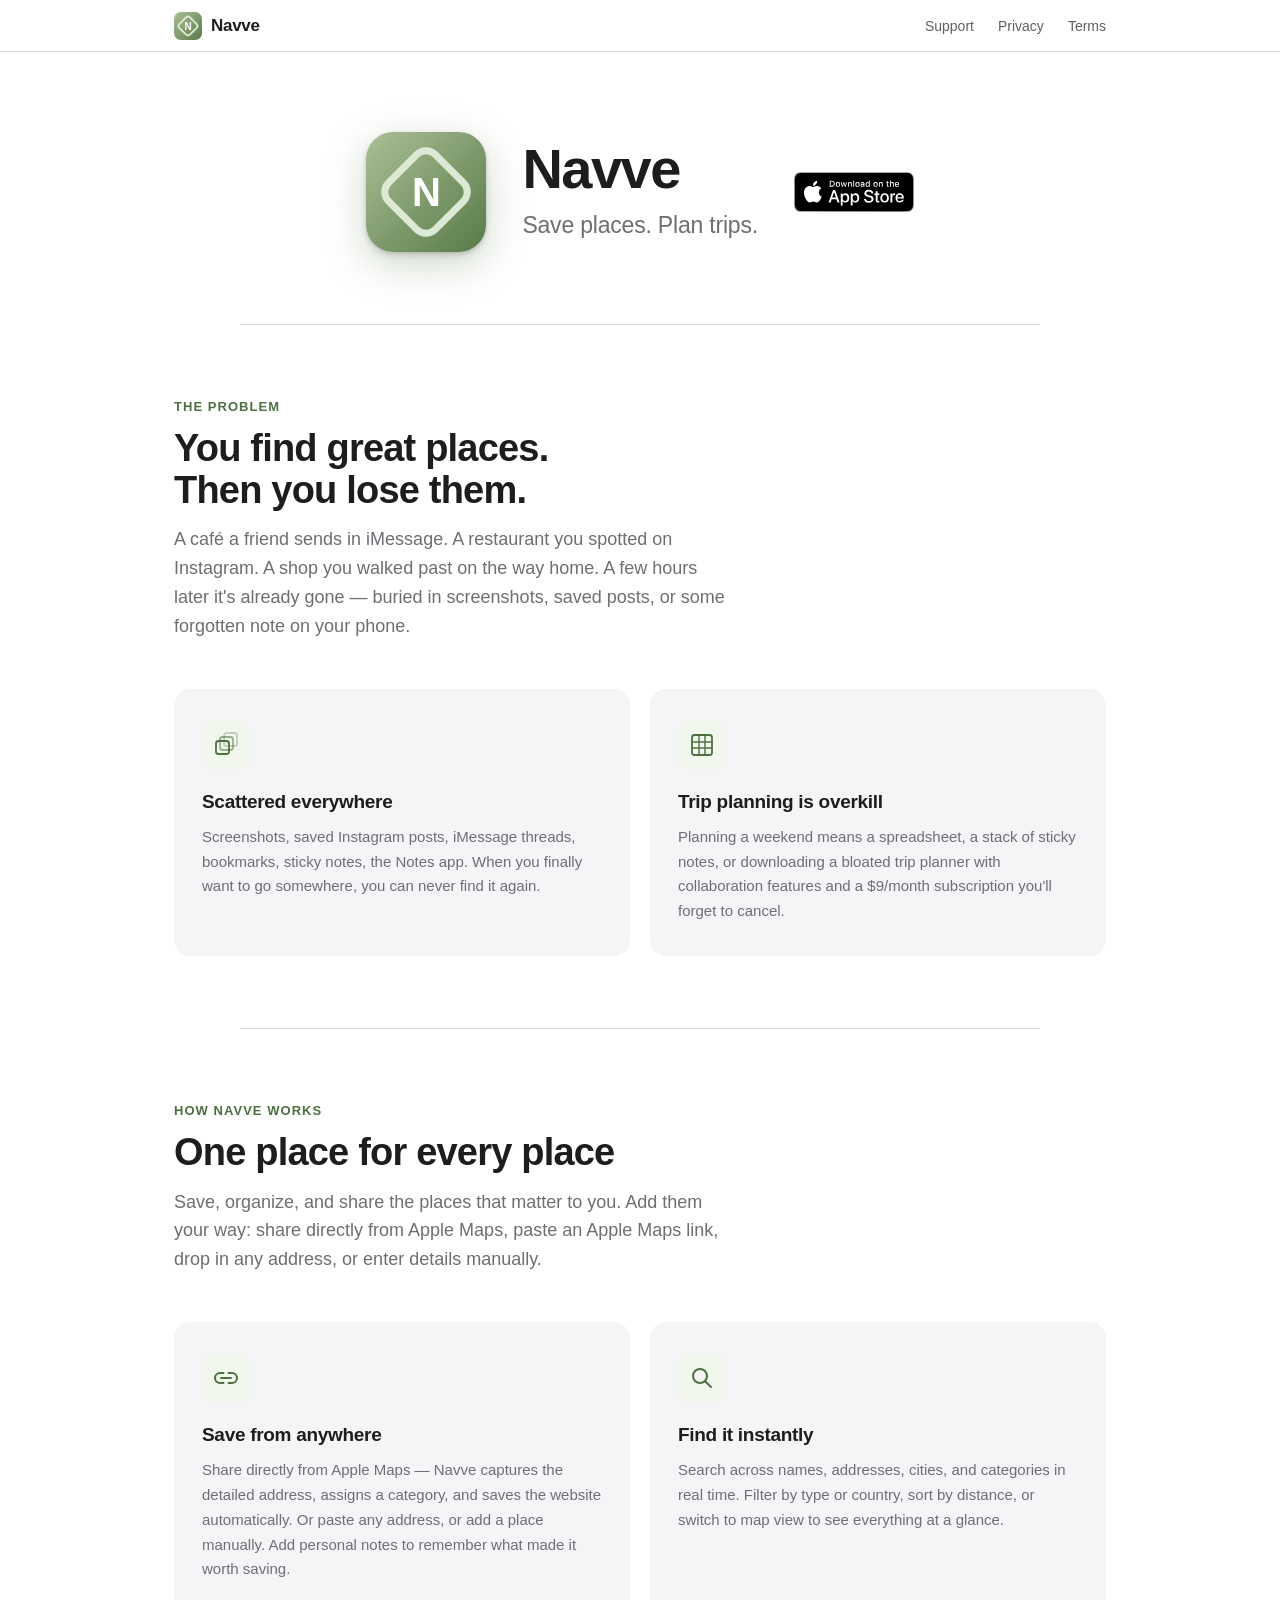
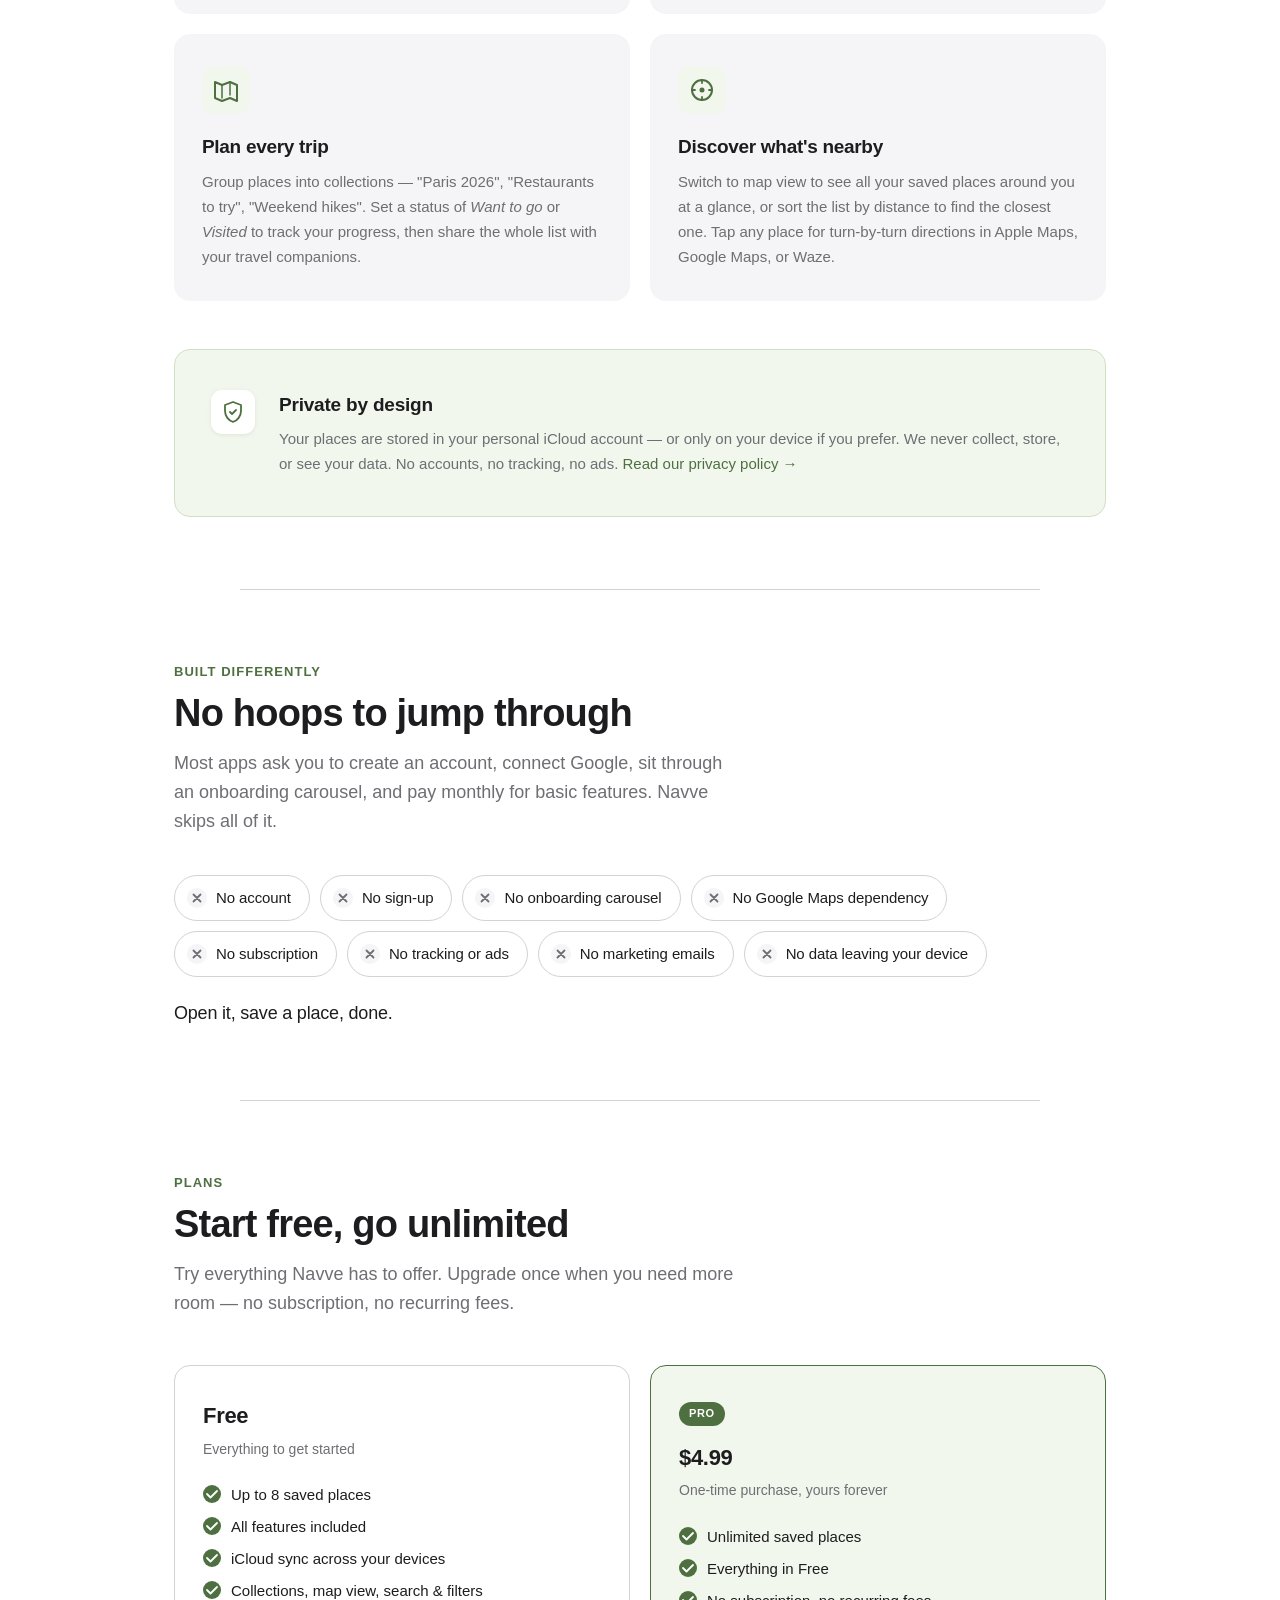
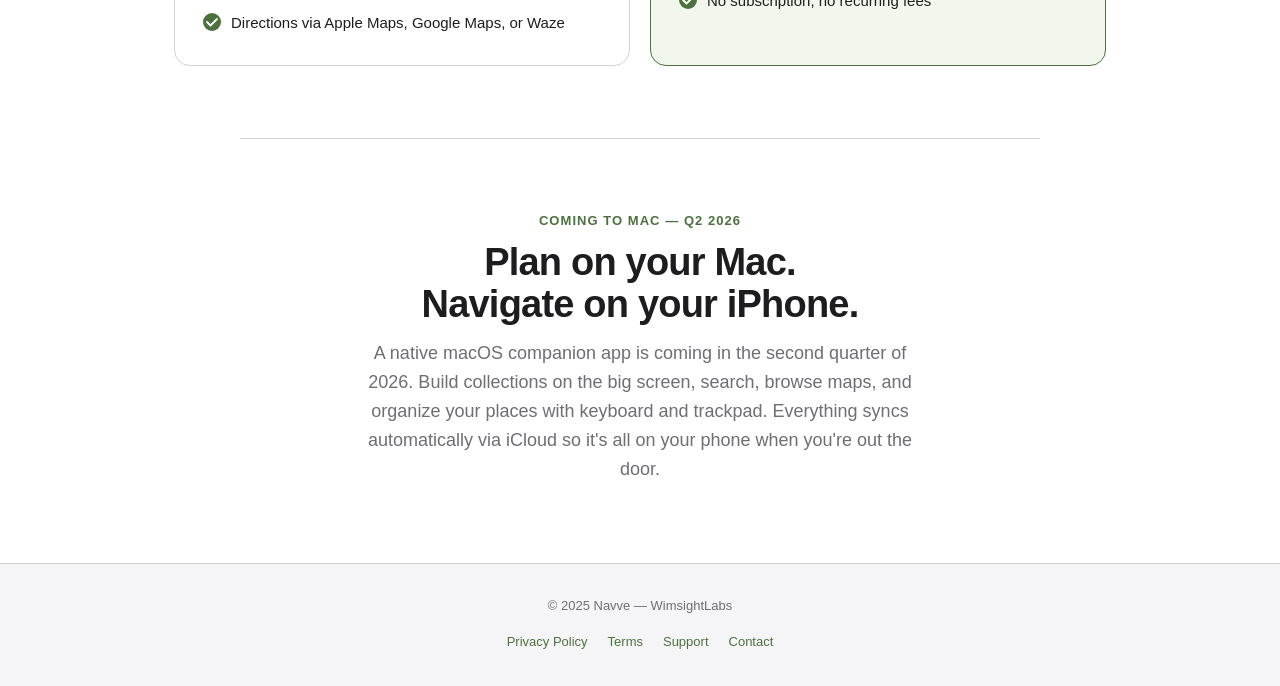
==== commit 1f2273e7: "Remove French site; update privacy policy and terms for sharing" ====
--- a/index.html
+++ b/index.html
@@ -6,10 +6,8 @@
   <title>Navve – Save places. Plan trips.</title>
   <meta name="description" content="Navve helps you save, organize, and share the places that matter to you. Add places your way: share from Apple Maps, paste a link, drop in any address, or enter details manually." />
   <link rel="alternate" hreflang="en" href="https://navve.app/index.html" />
-  <link rel="alternate" hreflang="fr" href="https://navve.app/fr/index.html" />
   <link rel="alternate" hreflang="x-default" href="https://navve.app/index.html" />
   <link rel="stylesheet" href="style.css" />
-  <script src="lang.js"></script>
 </head>
 <body class="page-body">
 
@@ -39,11 +37,6 @@
         <li><a href="privacy.html">Privacy</a></li>
         <li><a href="terms.html">Terms</a></li>
       </ul>
-      <div class="lang-switch" aria-label="Language">
-        <a href="index.html" data-lang="en" aria-current="page">EN</a>
-        <span class="sep">/</span>
-        <a href="fr/index.html" data-lang="fr">FR</a>
-      </div>
     </div>
   </nav>
 
